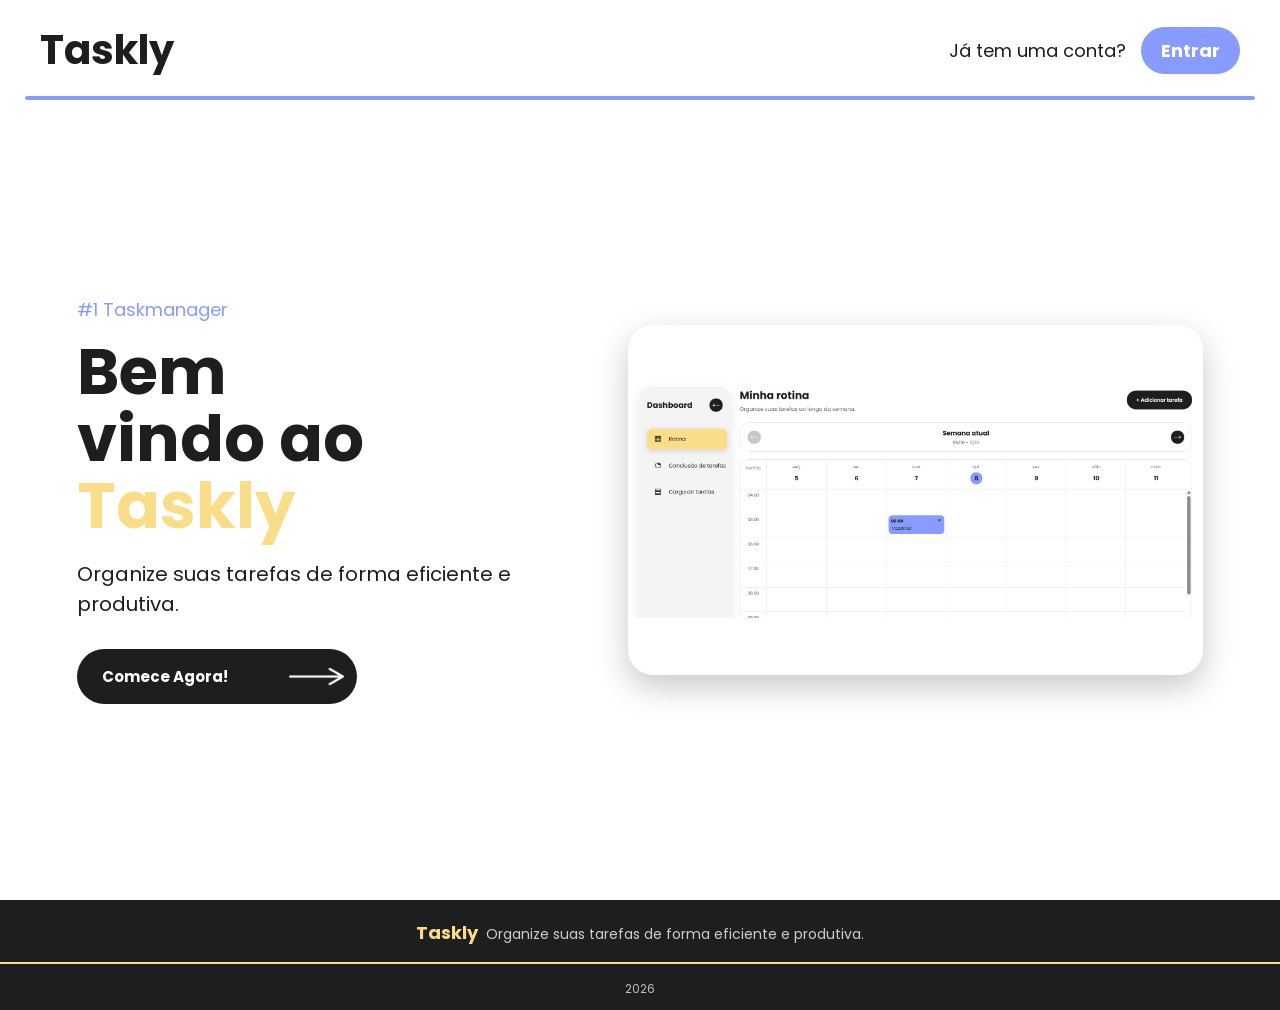
==== src/index.html @ f1b8cf4b "Adiciona projeto Taskly" ====
<!DOCTYPE html>
<html lang="pt-BR">

<head>
    <meta charset="UTF-8">
    <meta name="viewport" content="width=device-width, initial-scale=1.0">

    <link rel="stylesheet" href="./styles/css/base.css">
    <link rel="stylesheet" href="./styles/css/index.css">

    <title>Taskly</title>
</head>

<body>

    <nav>

        <div class="logo-links">
            <h1>Taskly</h1>
        </div>

        <div class="account">

            <p>
                Já tem uma conta?

                <a href="./pages/login.html">
                    Entrar
                </a>
            </p>

        </div>

    </nav>


    <main>

        <div class="container">

            <div class="action-text">

                <p class="tag">
                    #1 Taskmanager
                </p>

                <h2>
                    Bem<br>
                    vindo ao<br>
                    <strong>Taskly</strong>
                </h2>

                <p class="description">
                    Organize suas tarefas de forma
                    eficiente e produtiva.
                </p>

                <a
                    href="./pages/register.html"
                    style="text-decoration: none;"
                >

                    <button class="action-button">

                        Comece Agora!

                        <img
                            src="./styles/img/arrow-wh.png"
                            alt=""
                        >

                    </button>

                </a>

            </div>


            <div class="action-img">
            </div>

        </div>

    </main>


    <footer class="site-footer">
        <div class="footer-content">
            <p class="footer-message">
                <strong>Taskly</strong>
                <span>Organize suas tarefas de forma eficiente e produtiva.</span>
            </p>
            <div class="footer-divider" aria-hidden="true"></div>
            <small class="footer-year">2026</small>
        </div>
    </footer>

</body>

</html>
---- src/styles/css/base.css ----
@import url('https://fonts.googleapis.com/css2?family=Poppins:wght@400;500;600;700&display=swap');

:root {
    --blue: #889CFF;
    --yellow: #F9DD89;
    --red: #FF8989;

    --dark: #1E1E1E;
    --light: #FFFFFF;

    --background: #FFFFFF;
    --surface: #FFFFFF;

    --text: #1E1E1E;
    --muted: #666666;
    --border: #DDDDDD;

    --overlay: rgba(30, 30, 30, 0.45);

    /* Dashboard */
    --sidebar: #C6C6C6;
    --sidebar-text: #1E1E1E;
    --sidebar-active: #F9DD89;
    --sidebar-button: #AAAAAA;
    --sidebar-hover: rgba(255, 255, 255, 0.25);
    --sidebar-resize: #999999;

    --calendar-hover: rgba(136, 156, 255, 0.08);

    /* Seleção */
    --tab-active: #F9DD89;

    /* Botões */
    --action-bg: #1E1E1E;
    --action-text: #FFFFFF;

    /* setas */
    --arrow-bg: url("../img/arrow-wh.png");
}


body.dark-mode {

    --background: #151515;
    --surface: #202020;

    --text: #FFFFFF;
    --muted: #BBBBBB;
    --border: #444444;

    --overlay: rgba(0, 0, 0, 0.7);

    /* Dashboard no modo escuro */

    --sidebar: #292929;
    --sidebar-text: #FFFFFF;
    --sidebar-active: #889CFF;
    --sidebar-button: #444444;
    --sidebar-hover: rgba(255, 255, 255, 0.08);
    --sidebar-resize: #666666;

    --calendar-hover: rgba(136, 156, 255, 0.08);

    /* Seleção fica azul */

    --tab-active: #889CFF;

    /* Botão muda de cor */

    --action-bg: #FFFFFF;
    --action-text: #1E1E1E;

    /* setas */
    --arrow-bg: url("../img/arrow-bl.png");
}

body.dark-mode {
    --background: #151515;
    --surface: #202020;
    --text: #FFFFFF;
    --muted: #BBBBBB;
    --border: #444444;
    --overlay: rgba(0, 0, 0, 0.7);
}

* {
    box-sizing: border-box;
    padding: 0;
    margin: 0;
    border: 0;
    font-family: 'Poppins', sans-serif;
}

html,
body {
    width: 100%;
    min-height: 100%;
}

body {
    background-color: var(--background);
    color: var(--text);
    transition: background-color 0.3s ease, color 0.3s ease;
}

button,
input {
    font-family: inherit;
}

a {
    color: inherit;
}

nav {
    width: 100%;
    height: 100px;
    padding: 30px 40px;
    display: flex;
    align-items: center;
    justify-content: space-between;
    position: relative;
}

nav::after {
    content: "";
    position: absolute;
    bottom: 0;
    left: 25px;
    width: calc(100% - 50px);
    height: 4px;
    border-radius: 25px;
    background-color: var(--blue);
}

.logo h1,
.logo-links h1 {
    font-size: 40px;
    color: var(--text);
}

.action-button {
    min-height: 55px;
    padding: 0 10px 0 25px;
    border-radius: 35px;
    display: flex;
    align-items: center;
    justify-content: space-between;
    gap: 25px;

    background-color: var(--action-bg);
    color: var(--action-text);

    font-size: 15px;
    font-weight: bold;
    cursor: pointer;

    transition:
        background-color 0.3s ease,
        color 0.3s ease;
}

.action-button img {
    width: 60px;
    height: 55px;
    object-fit: contain;
    content: var(--arrow-bg);
}

.action-button:hover {
    background-color: var(--yellow);
    color: var(--dark);
}

.action-button:hover img {
    content: url("../img/arrow-bl.png") ;
}

@media (max-width: 700px) {
    nav {
        height: 80px;
        padding: 20px;
    }

    nav::after {
        left: 15px;
        width: calc(100% - 30px);
    }

    .logo h1,
    .logo-links h1 {
        font-size: 32px;
    }
}
---- src/styles/css/index.css ----
.account {
    display: flex;
    align-items: center;
}

.account p {
    color: var(--text);
    font-size: 18px;
}

.account a {
    display: inline-block;
    margin-left: 10px;
    padding: 10px 20px;
    border-radius: 25px;
    background-color: var(--blue);
    color: var(--light);
    text-decoration: none;
    font-weight: bold;
    transition: 0.3s ease;
}

.account a:hover {
    background-color: #5866B1;
}

@media (max-width: 800px) {
    .account p {
        display: flex;
        align-items: center;
        gap: 8px;
        white-space: nowrap;
        font-size: 13px;
    }

    .account a {
        margin-left: 0;
        padding: 7px 12px;
        font-size: 13px;
    }
}

main {
    width: 100%;
}

.container {
    width: 100%;
    min-height: calc(100vh - 100px);
    padding: 50px 6%;
    display: flex;
    flex-flow: row wrap;
    align-items: center;
    justify-content: center;
    column-gap: 5%;
    row-gap: 40px;
}

.action-text {
    flex: 1 1 420px;
    min-width: 0;
}

.action-text .tag {
    margin-bottom: 15px;
    color: var(--blue);
    font-size: 18px;
}

.action-text h2 {
    margin-bottom: 20px;
    color: var(--text);
    font-size: clamp(45px, 5vw, 70px);
    line-height: 1.05;
}

.action-text h2 strong {
    color: var(--yellow);
}

.action-text .description {
    color: var(--text);
    font-size: 20px;
    line-height: 1.5;
}

.action-text .action-button {
    width: 280px;
    margin-top: 30px;
}

.action-img {
    flex: 1 1 500px;
    width: 100%;
    max-width: 600px;
    min-width: 0;
    height: 350px;
    aspect-ratio: 1900 / 777;
    border-radius: 25px;
    background-image: url("../img/image.png");
    background-size: contain;
    background-repeat: no-repeat;
    background-position: center;
    box-shadow: 0 12px 32px rgba(0, 0, 0, 0.22);
}

@media (max-width: 1100px) {
    .action-text {
        text-align: center;
    }

    .action-text .action-button {
        margin-left: auto;
        margin-right: auto;
    }
}

.site-footer {
    width: 100%;
    background-color: var(--dark);
    color: var(--light);
}

.footer-content {
    width: 100%;
    min-height: 110px;
    margin: 0 auto;
    padding: 18px 0 12px;
    display: flex;
    align-items: center;
    flex-direction: column;
    justify-content: center;
    gap: 16px;
}

.footer-message {
    width: 100%;
    padding: 0 20px;
    display: flex;
    flex-wrap: wrap;
    align-items: baseline;
    justify-content: center;
    column-gap: 8px;
    row-gap: 3px;
    text-align: center;
    color: rgba(255, 255, 255, 0.78);
    font-size: 14px;
}

.footer-message strong {
    color: var(--yellow);
    font-size: 18px;
}

.footer-divider {
    width: 100%;
    height: 2px;
    background-color: var(--yellow);
}

.footer-year {
    color: rgba(255, 255, 255, 0.7);
    font-size: 12px;
}

@media (max-width: 800px) {
    .container {
        min-height: auto;
        padding: 60px 25px;
    }
}

@media (max-width: 450px) {
    .container {
        padding: 45px 20px;
    }

    .action-text h2 {
        font-size: 42px;
    }

    .action-text .description {
        font-size: 16px;
    }

    .action-text .action-button {
        width: 100%;
    }

    .footer-message {
        font-size: 12px;
    }

    .footer-message strong {
        font-size: 16px;
    }
}
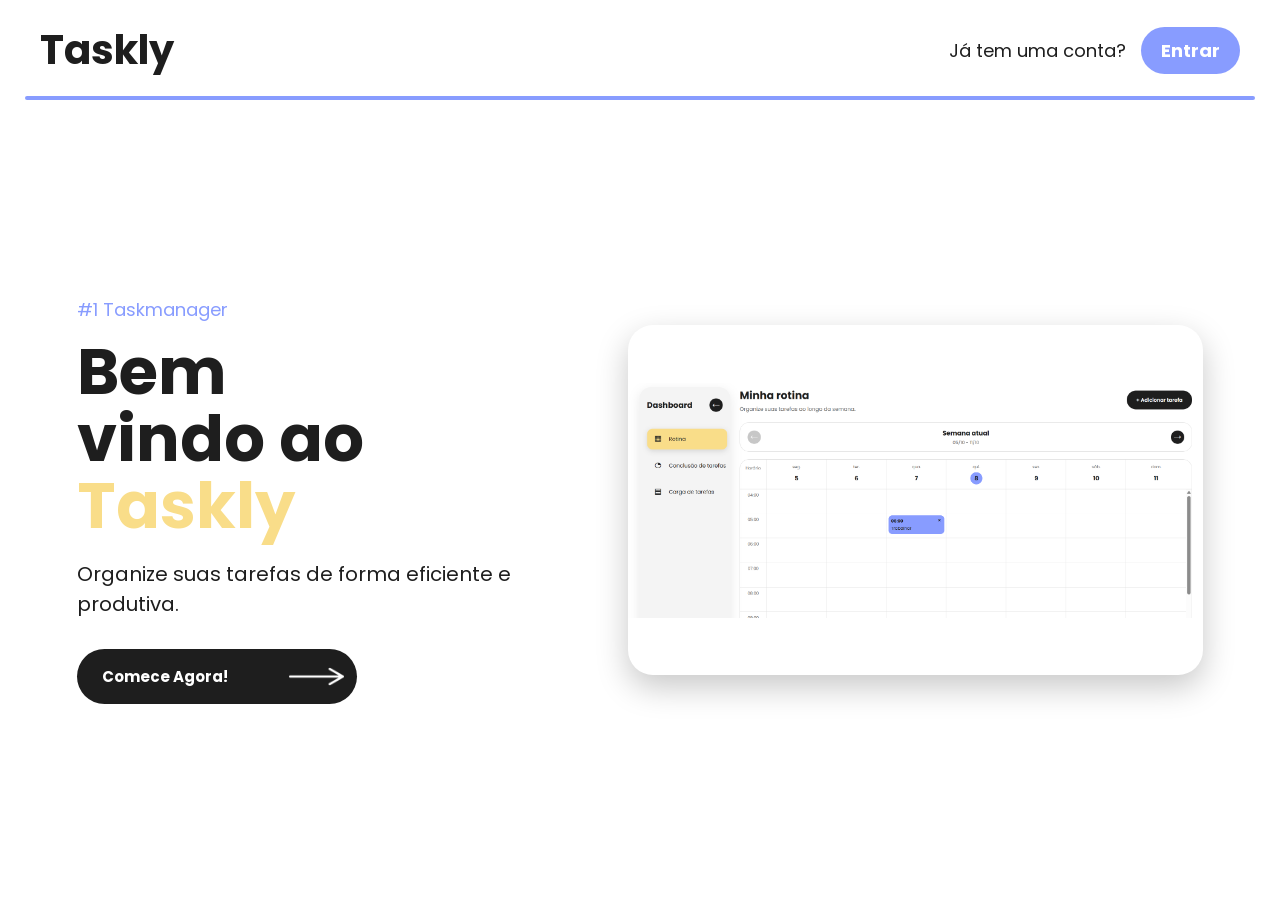
==== commit cb4fb2d7: "Versão ajustada Taskly" ====
--- a/src/index.html
+++ b/src/index.html
@@ -77,6 +77,9 @@
 
 
             <div class="action-img">
+
+                <div class="placeholder"></div>
+
             </div>
 
         </div>
@@ -84,16 +87,7 @@
     </main>
 
 
-    <footer class="site-footer">
-        <div class="footer-content">
-            <p class="footer-message">
-                <strong>Taskly</strong>
-                <span>Organize suas tarefas de forma eficiente e produtiva.</span>
-            </p>
-            <div class="footer-divider" aria-hidden="true"></div>
-            <small class="footer-year">2026</small>
-        </div>
-    </footer>
+    <footer></footer>
 
 </body>
 
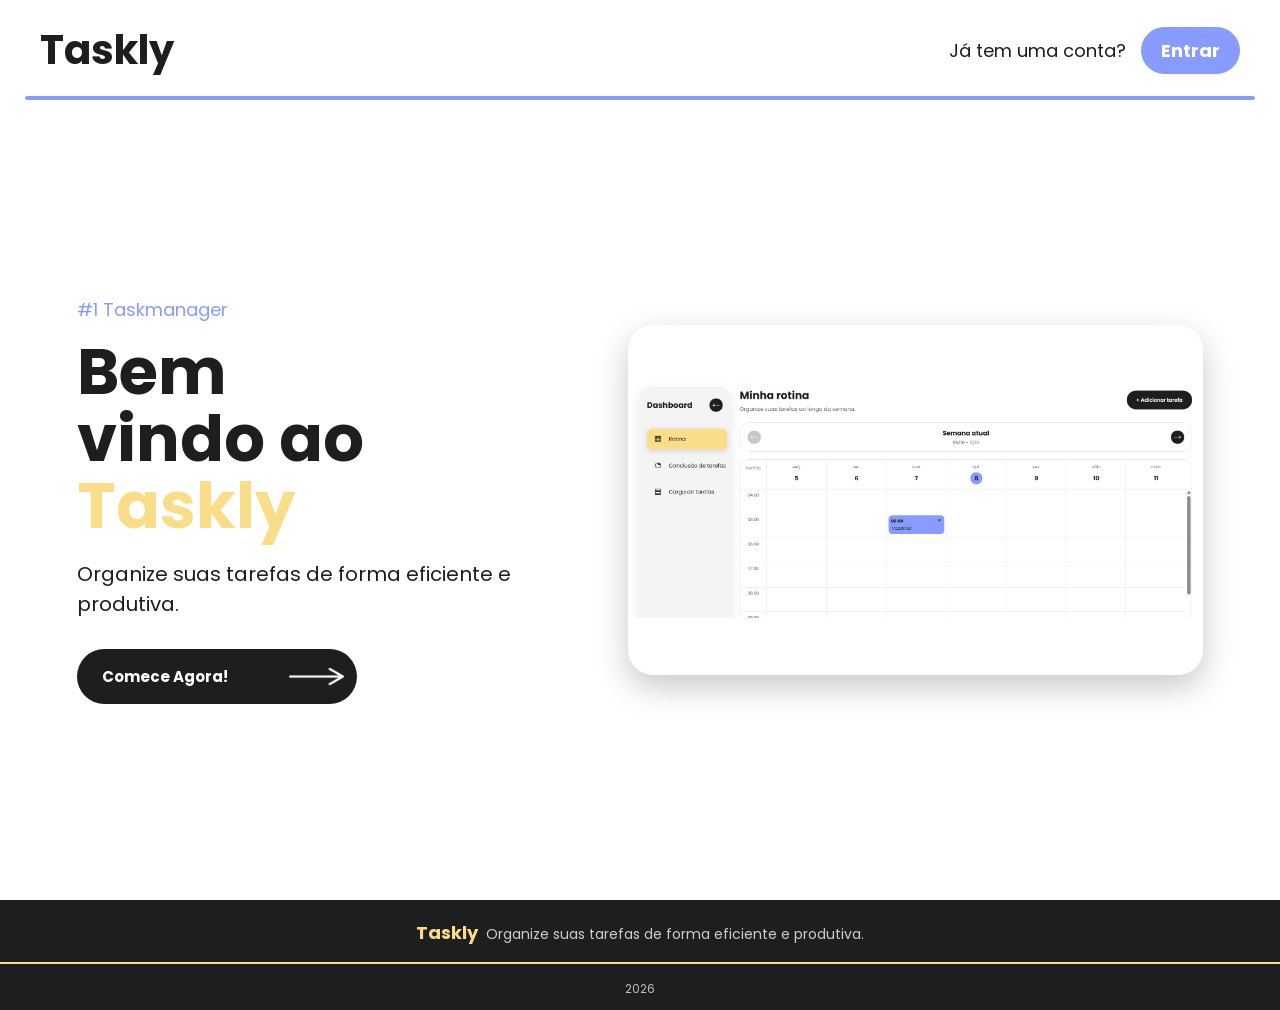
==== commit 85037164: "Versão final Taskly" ====
--- a/src/index.html
+++ b/src/index.html
@@ -77,9 +77,6 @@
 
 
             <div class="action-img">
-
-                <div class="placeholder"></div>
-
             </div>
 
         </div>
@@ -87,7 +84,16 @@
     </main>
 
 
-    <footer></footer>
+    <footer class="site-footer">
+        <div class="footer-content">
+            <p class="footer-message">
+                <strong>Taskly</strong>
+                <span>Organize suas tarefas de forma eficiente e produtiva.</span>
+            </p>
+            <div class="footer-divider" aria-hidden="true"></div>
+            <small class="footer-year">2026</small>
+        </div>
+    </footer>
 
 </body>
 
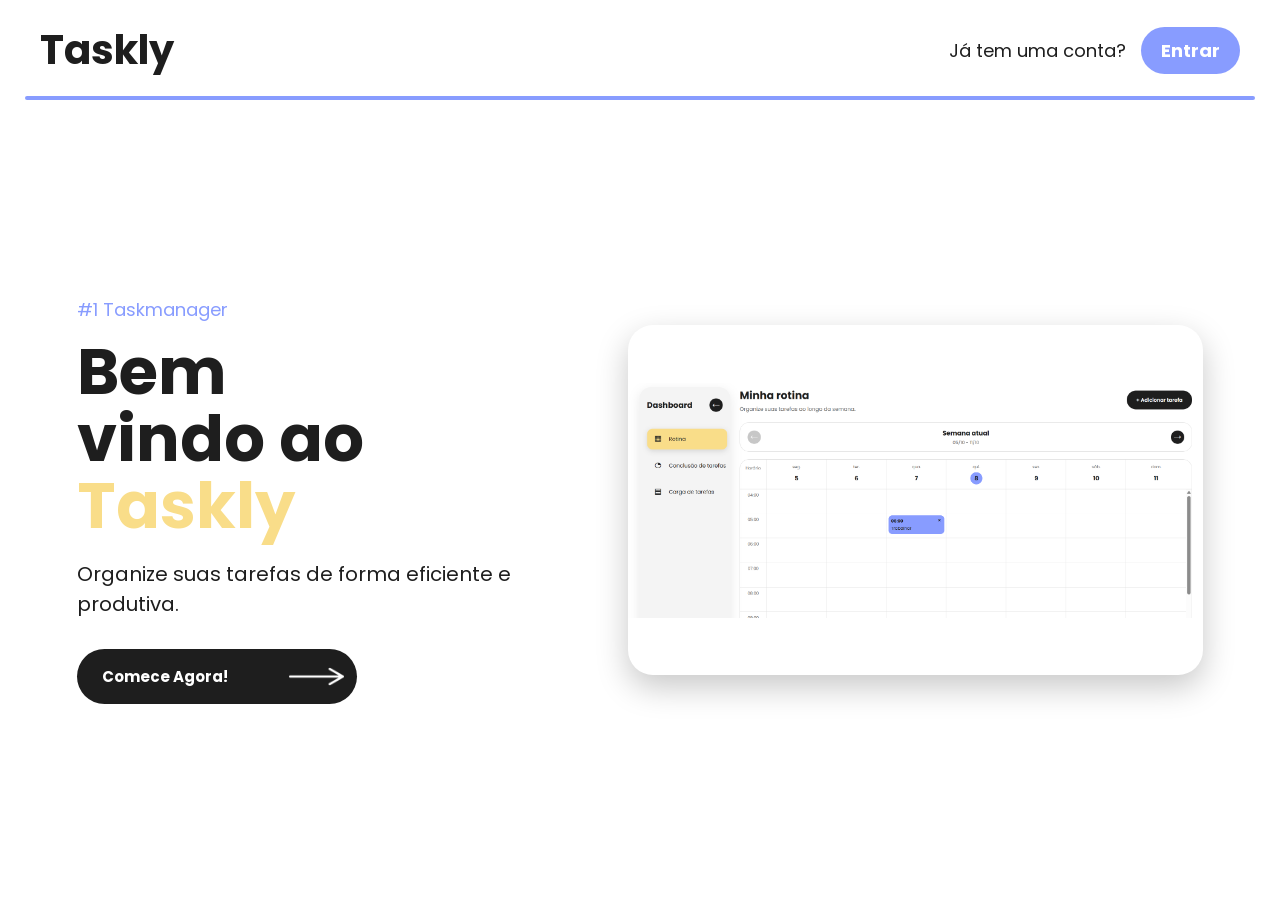
==== commit c2713f74: "Merge remote-tracking branch 'origin/master' into versao-primeiro" ====
--- a/src/index.html
+++ b/src/index.html
@@ -77,6 +77,9 @@
 
 
             <div class="action-img">
+
+                <div class="placeholder"></div>
+
             </div>
 
         </div>
@@ -84,16 +87,7 @@
     </main>
 
 
-    <footer class="site-footer">
-        <div class="footer-content">
-            <p class="footer-message">
-                <strong>Taskly</strong>
-                <span>Organize suas tarefas de forma eficiente e produtiva.</span>
-            </p>
-            <div class="footer-divider" aria-hidden="true"></div>
-            <small class="footer-year">2026</small>
-        </div>
-    </footer>
+    <footer></footer>
 
 </body>
 
